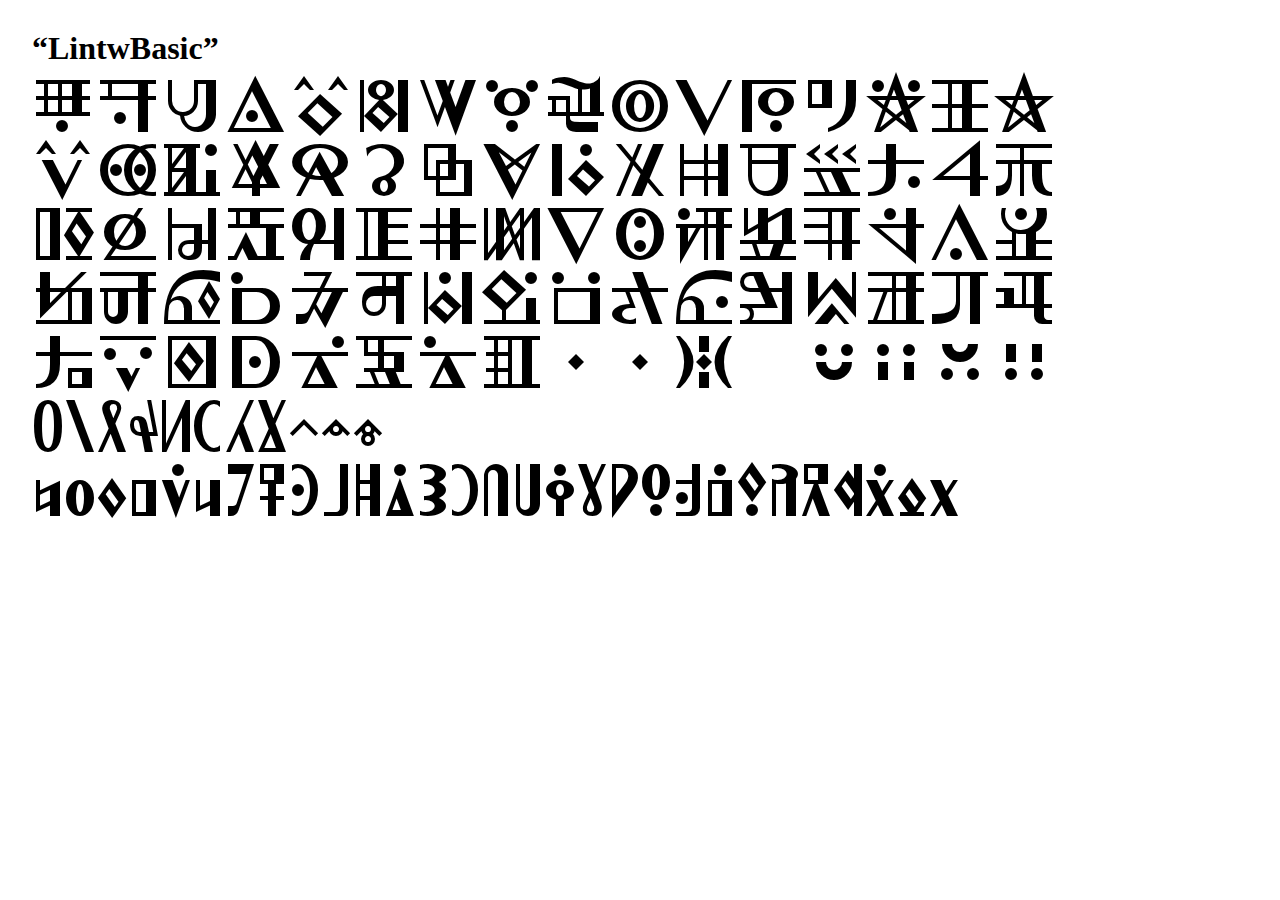
==== index.html @ 7408373e "gh-pagesに追加" ====
﻿<!DOCTYPE html>
<html>
<head>
	<meta charset="utf-8">
	<link rel="stylesheet" type="text/css" href="./style.css">
	<title>Lintw Font</title>
</head>
<body>

	<h1>“LintwBasic”<h1>
	<p class="lintwese basic">
		りらづされぐつげかどずにですこと<br />
		ためまもそべひぬせをはぢぱけてち<br />
		ねじのやみえぎざぴおぶきゆんあぷ<br />
		がしびばふるぼぺよなくぞむだぜご<br />
		へぽほわうろいぁ・点！　朝昼夕夜<br />
		01234567+*^ 　　<br />
		ŵauoiejĵŝĉszchrlwgkqtdbpfvnmy 　<br />
	</p>

	<!--<h1>“LintwUltraBold”<h1>
	<p class="lintwese ultrabold">
		りらづされぐつげかどずにですこと<br />
		ためまもそべひぬせをはぢぱけてち<br />
		ねじのやみえぎざぴおぶきゆんあぷ<br />
		がしびばふるぼぺよなくぞむだぜご<br />
		へぽほわうろいぁ・点！　朝昼夕夜<br />
		01234567+*^ 　　<br />
		ŵauoiejĵŝĉszchrlwgkqtdbpfvnmy 　<br />
	</p>-->
	
</body>
</html>
---- style.css ----
﻿@charset "utf-8";

@font-face {

    font-family : "LintwBasic";
    src : url("./LintwBasic/1.10/LintwBasic.ttf") format("TrueType"),
          url("./LintwBasic/1.10/LintwBasic.woff") format("Woff");
}

.lintwese {

	font-size : 64px;
	font-weight : normal;
}

.basic {

	font-family : "LintwBasic";
}

body {

	font-family : "Times New Roman", Serif;
	font-weight : normal;
	padding : 24px;
	line-height : 1;
}

h1 {

	margin : 0px 0px 8px 0px;
	padding : 0px;
	font-size : 32px;
}

p {

	margin : 0px;
	padding : 0px;
}
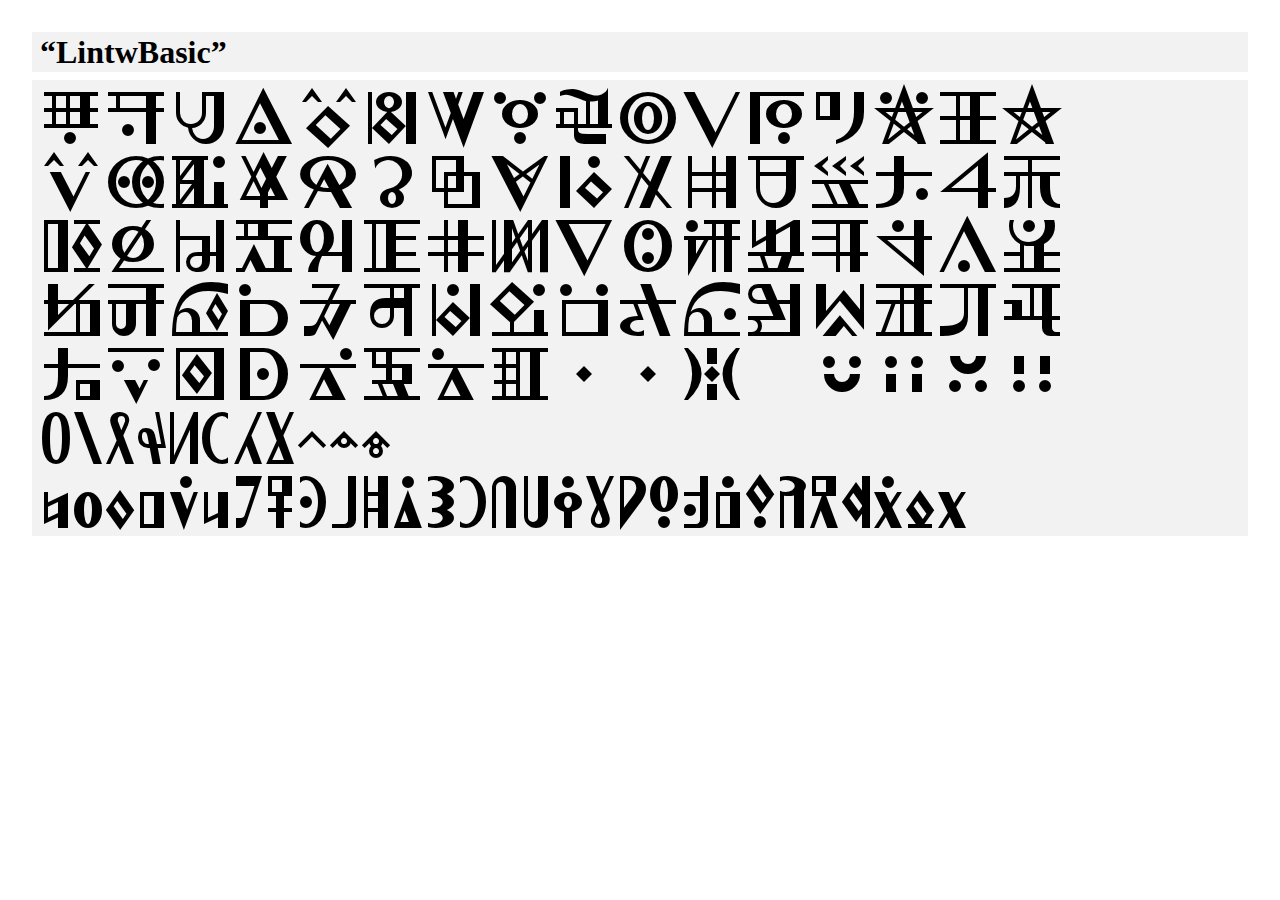
==== commit 670ce904: "Update index.html" ====
--- a/index.html
+++ b/index.html
@@ -3,7 +3,7 @@
 <head>
 	<meta charset="utf-8">
 	<link rel="stylesheet" type="text/css" href="./style.css">
-	<title>Lintw Font</title>
+	<title>Lintwese Fonts</title>
 </head>
 <body>
 
--- a/style.css
+++ b/style.css
@@ -29,8 +29,9 @@
 h1 {
 
 	margin : 0px 0px 8px 0px;
-	padding : 0px;
+	padding : 4px 8px;
 	font-size : 32px;
+	background-color : #f2f2f2;
 }
 
 p {
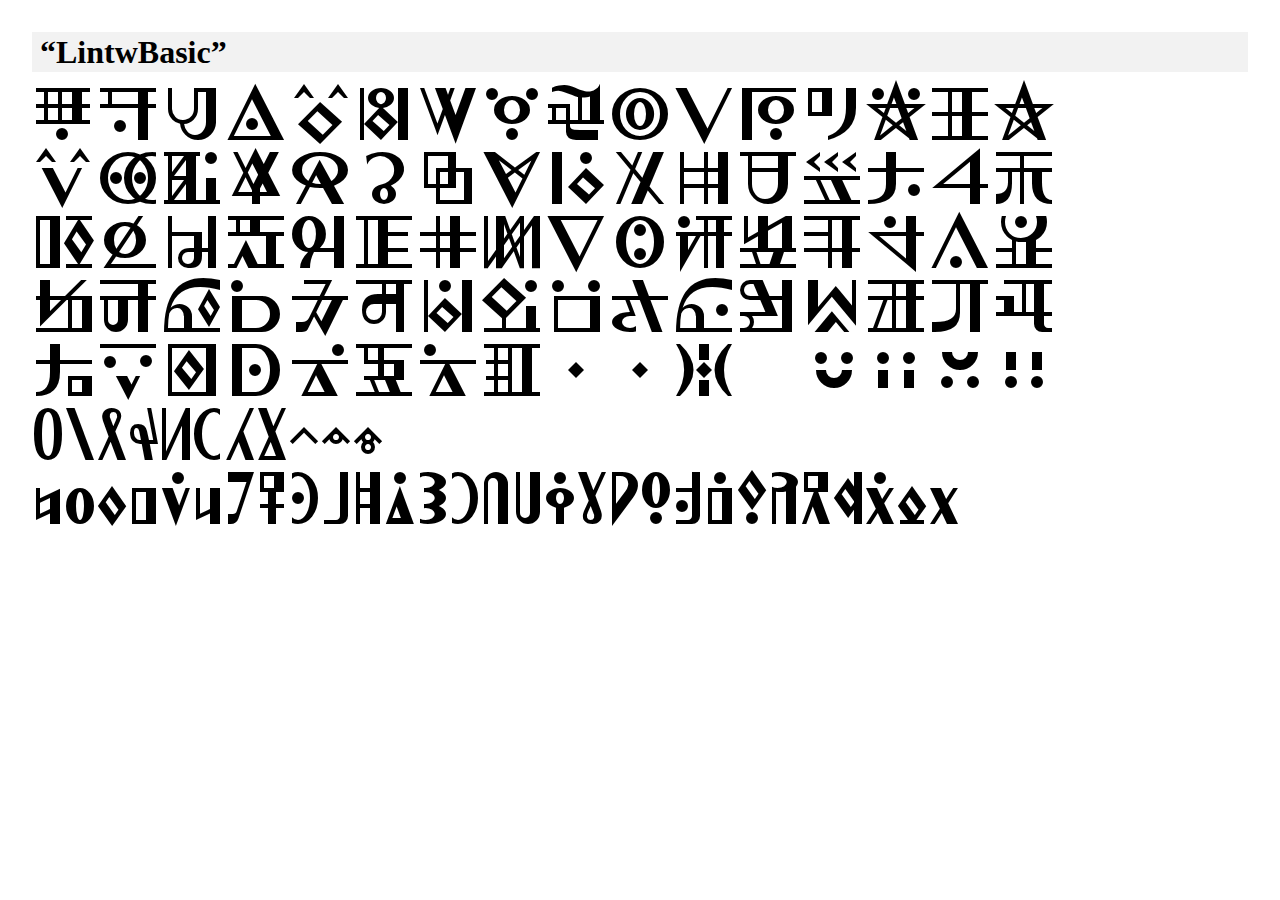
==== commit 634c704a: "Update index.html" ====
--- a/index.html
+++ b/index.html
@@ -7,7 +7,7 @@
 </head>
 <body>
 
-	<h1>“LintwBasic”<h1>
+	<h1>“LintwBasic”</h1>
 	<p class="lintwese basic">
 		りらづされぐつげかどずにですこと<br />
 		ためまもそべひぬせをはぢぱけてち<br />
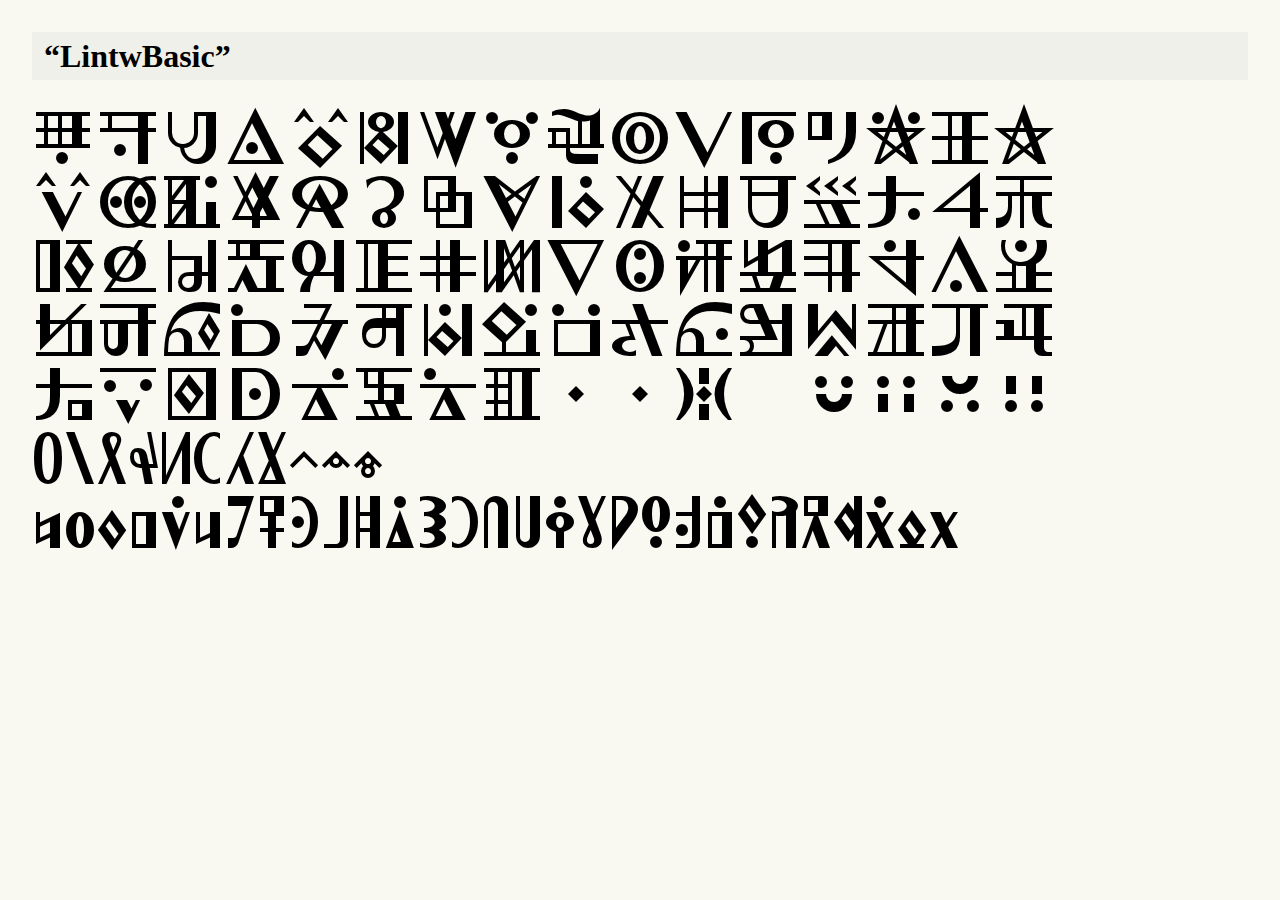
==== commit 3b30149b: "index.htmlをオシャレにした" ====
--- a/index.html
+++ b/index.html
@@ -3,7 +3,7 @@
 <head>
 	<meta charset="utf-8">
 	<link rel="stylesheet" type="text/css" href="./style.css">
-	<title>Lintwese Fonts</title>
+	<title>Lintw Font</title>
 </head>
 <body>
 
--- a/style.css
+++ b/style.css
@@ -21,17 +21,18 @@
 body {
 
 	font-family : "Times New Roman", Serif;
-	font-weight : normal;
 	padding : 24px;
 	line-height : 1;
+	background-color : #f9f9f2;
 }
 
 h1 {
 
-	margin : 0px 0px 8px 0px;
-	padding : 4px 8px;
+	margin : 0px 0px 24px 0px;
+	padding : 0px;
 	font-size : 32px;
-	background-color : #f2f2f2;
+	padding : 8px 12px;
+	background-color : #f0f0ea;
 }
 
 p {
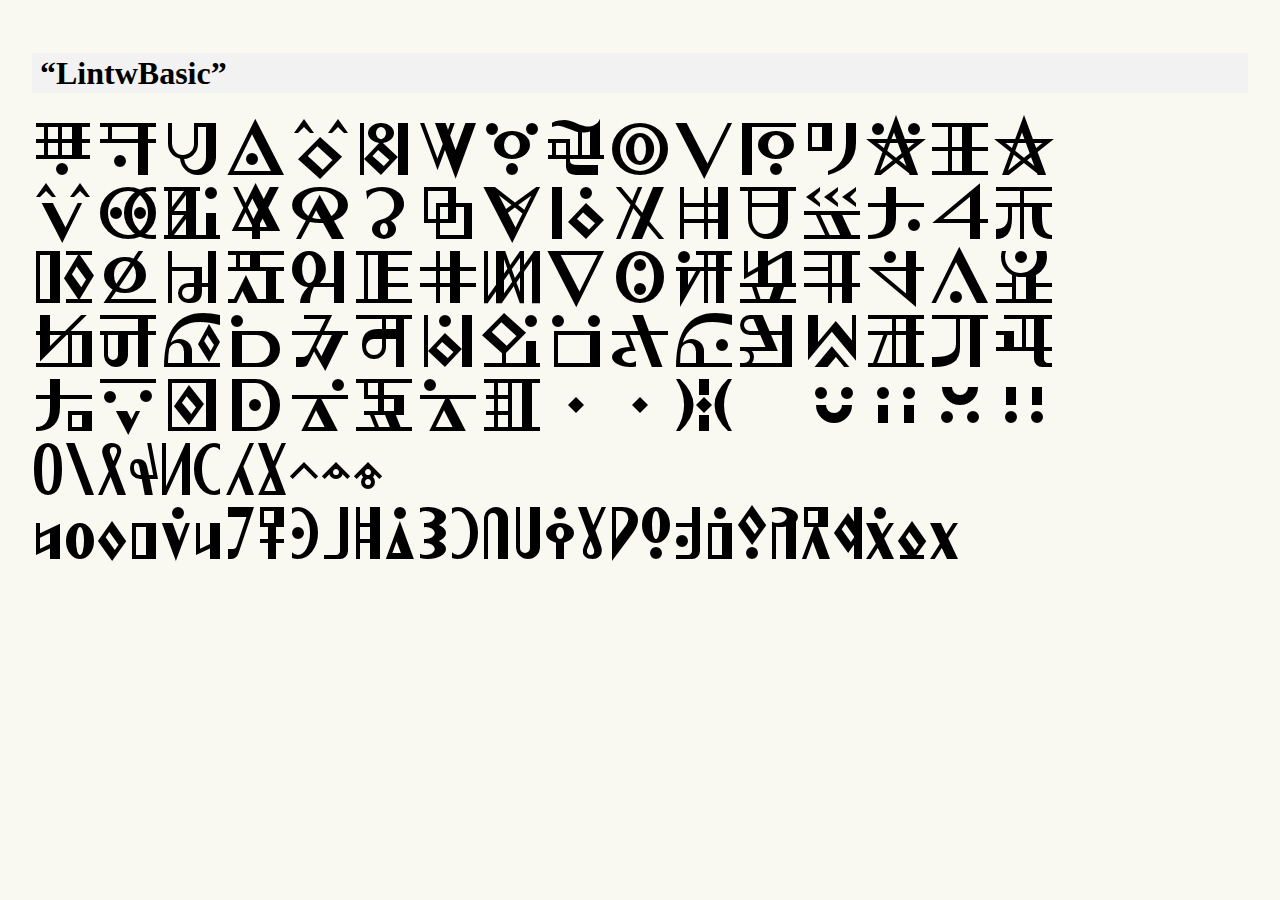
==== commit 7258f782: "Merge remote-tracking branch 'origin/gh-pages' into gh-pages" ====
--- a/index.html
+++ b/index.html
@@ -3,7 +3,7 @@
 <head>
 	<meta charset="utf-8">
 	<link rel="stylesheet" type="text/css" href="./style.css">
-	<title>Lintw Font</title>
+	<title>Lintwese Fonts</title>
 </head>
 <body>
 
--- a/style.css
+++ b/style.css
@@ -28,11 +28,18 @@
 
 h1 {
 
+<<<<<<< HEAD
 	margin : 0px 0px 24px 0px;
 	padding : 0px;
 	font-size : 32px;
 	padding : 8px 12px;
 	background-color : #f0f0ea;
+=======
+	margin : 0px 0px 8px 0px;
+	padding : 4px 8px;
+	font-size : 32px;
+	background-color : #f2f2f2;
+>>>>>>> origin/gh-pages
 }
 
 p {
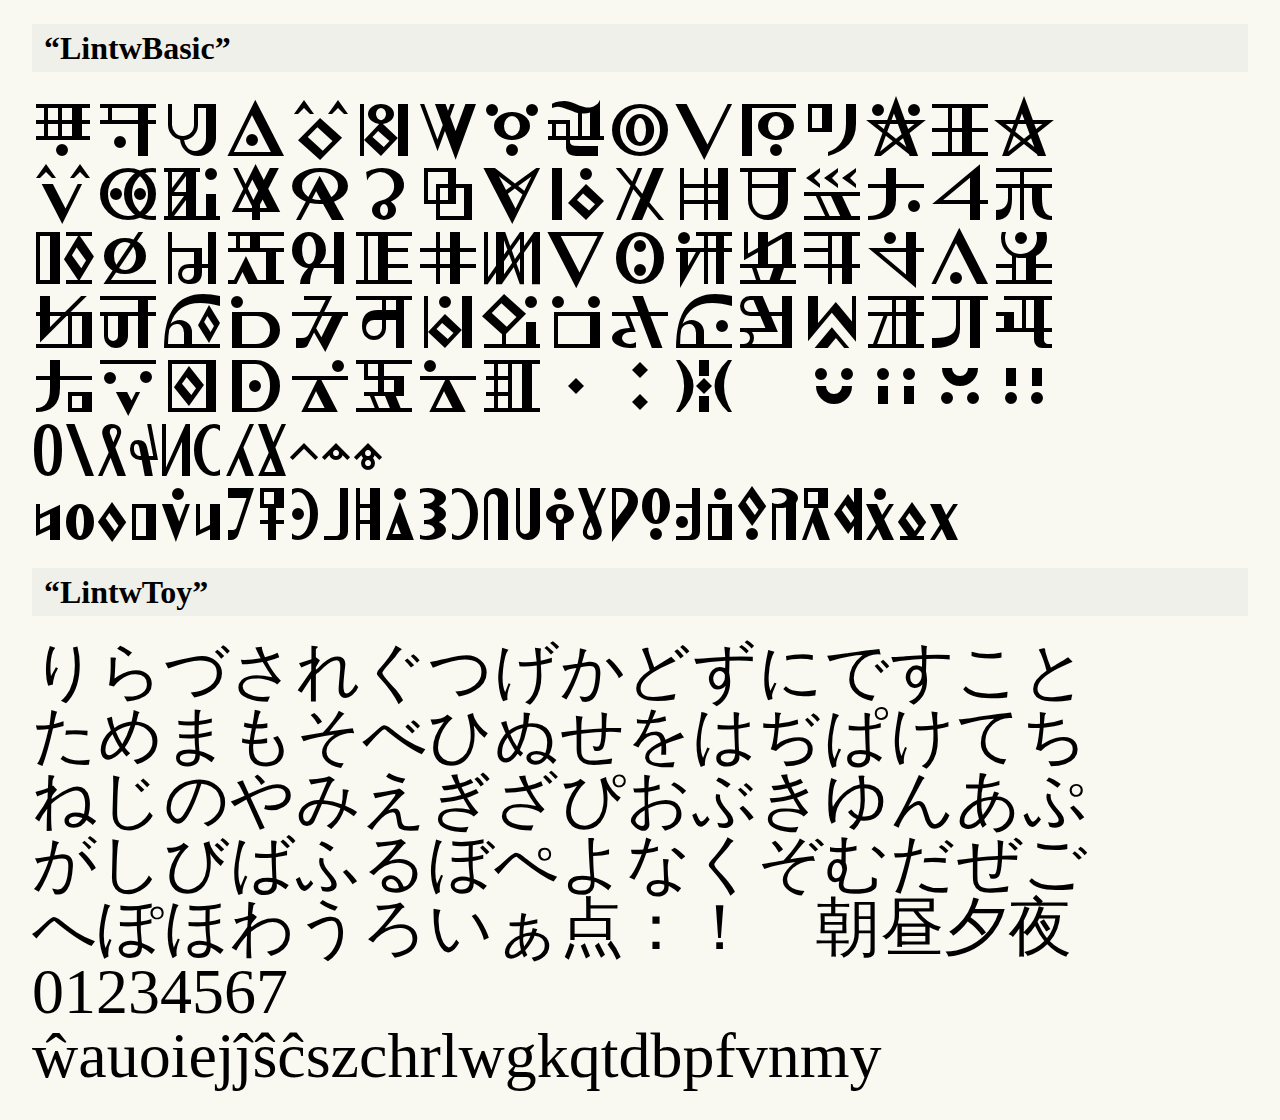
==== commit 9b44a4aa: "LintwToy完成＋LintwBasicの修正" ====
--- a/index.html
+++ b/index.html
@@ -13,21 +13,21 @@
 		ためまもそべひぬせをはぢぱけてち<br />
 		ねじのやみえぎざぴおぶきゆんあぷ<br />
 		がしびばふるぼぺよなくぞむだぜご<br />
-		へぽほわうろいぁ・点！　朝昼夕夜<br />
-		01234567+*^ 　　<br />
+		へぽほわうろいぁ点：！　朝昼夕夜<br />
+		01234567+*^ 　　                <br />
 		ŵauoiejĵŝĉszchrlwgkqtdbpfvnmy 　<br />
 	</p>
 
-	<!--<h1>“LintwUltraBold”<h1>
-	<p class="lintwese ultrabold">
+	<h1>“LintwToy”</h1>
+	<p class="lintwese toy">
 		りらづされぐつげかどずにですこと<br />
 		ためまもそべひぬせをはぢぱけてち<br />
 		ねじのやみえぎざぴおぶきゆんあぷ<br />
 		がしびばふるぼぺよなくぞむだぜご<br />
-		へぽほわうろいぁ・点！　朝昼夕夜<br />
-		01234567+*^ 　　<br />
+		へぽほわうろいぁ点：！　朝昼夕夜<br />
+		01234567                    　　<br />
 		ŵauoiejĵŝĉszchrlwgkqtdbpfvnmy 　<br />
-	</p>-->
+	</p>
 	
 </body>
 </html>
--- a/style.css
+++ b/style.css
@@ -5,6 +5,36 @@
     font-family : "LintwBasic";
     src : url("./LintwBasic/1.10/LintwBasic.ttf") format("TrueType"),
           url("./LintwBasic/1.10/LintwBasic.woff") format("Woff");
+}
+
+@font-face {
+
+    font-family : "LintwToy";
+    src : url("./LintwUltraBold/1.00/LintwToy.ttf") format("TrueType"),
+          url("./LintwUltraBold/1.00/LintwToy.woff") format("Woff");
+}
+
+body {
+
+	font-family : "Times New Roman", Serif;
+	padding : 0px 24px 24px 24px;
+	line-height : 1;
+	background-color : #f9f9f2;
+}
+
+h1 {
+
+	margin : 24px 0px 24px 0px;
+	padding : 0px;
+	font-size : 32px;
+	padding : 8px 12px;
+	background-color : #f0f0ea;
+}
+
+p {
+
+	margin : 0px;
+	padding : 0px;
 }
 
 .lintwese {
@@ -18,32 +48,17 @@
 	font-family : "LintwBasic";
 }
 
-body {
+.serif {
 
-	font-family : "Times New Roman", Serif;
-	padding : 24px;
-	line-height : 1;
-	background-color : #f9f9f2;
+	font-family : "LintwSerif";
 }
 
-h1 {
+.gothic {
 
-<<<<<<< HEAD
-	margin : 0px 0px 24px 0px;
-	padding : 0px;
-	font-size : 32px;
-	padding : 8px 12px;
-	background-color : #f0f0ea;
-=======
-	margin : 0px 0px 8px 0px;
-	padding : 4px 8px;
-	font-size : 32px;
-	background-color : #f2f2f2;
->>>>>>> origin/gh-pages
+	font-family : "LintwGothic";
 }
 
-p {
+.toy {
 
-	margin : 0px;
-	padding : 0px;
+	font-family : "LintwToy";
 }
